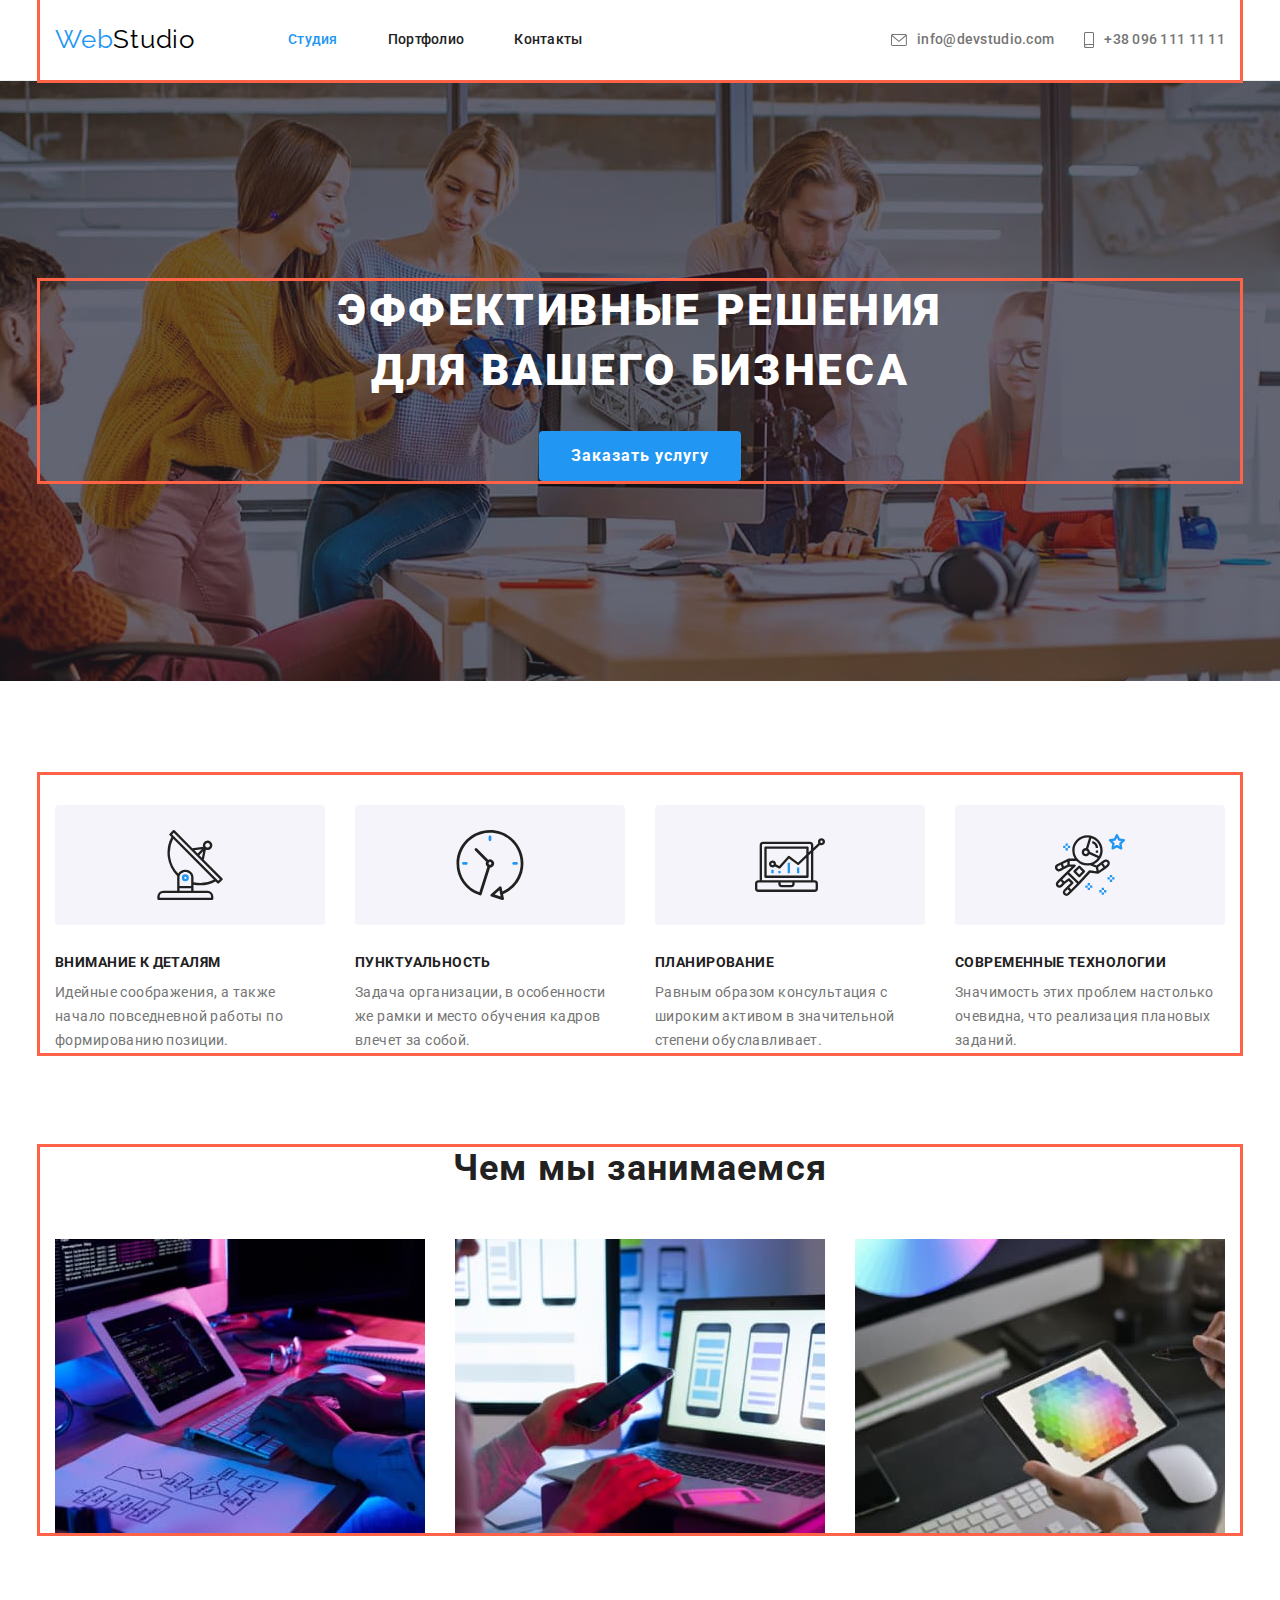
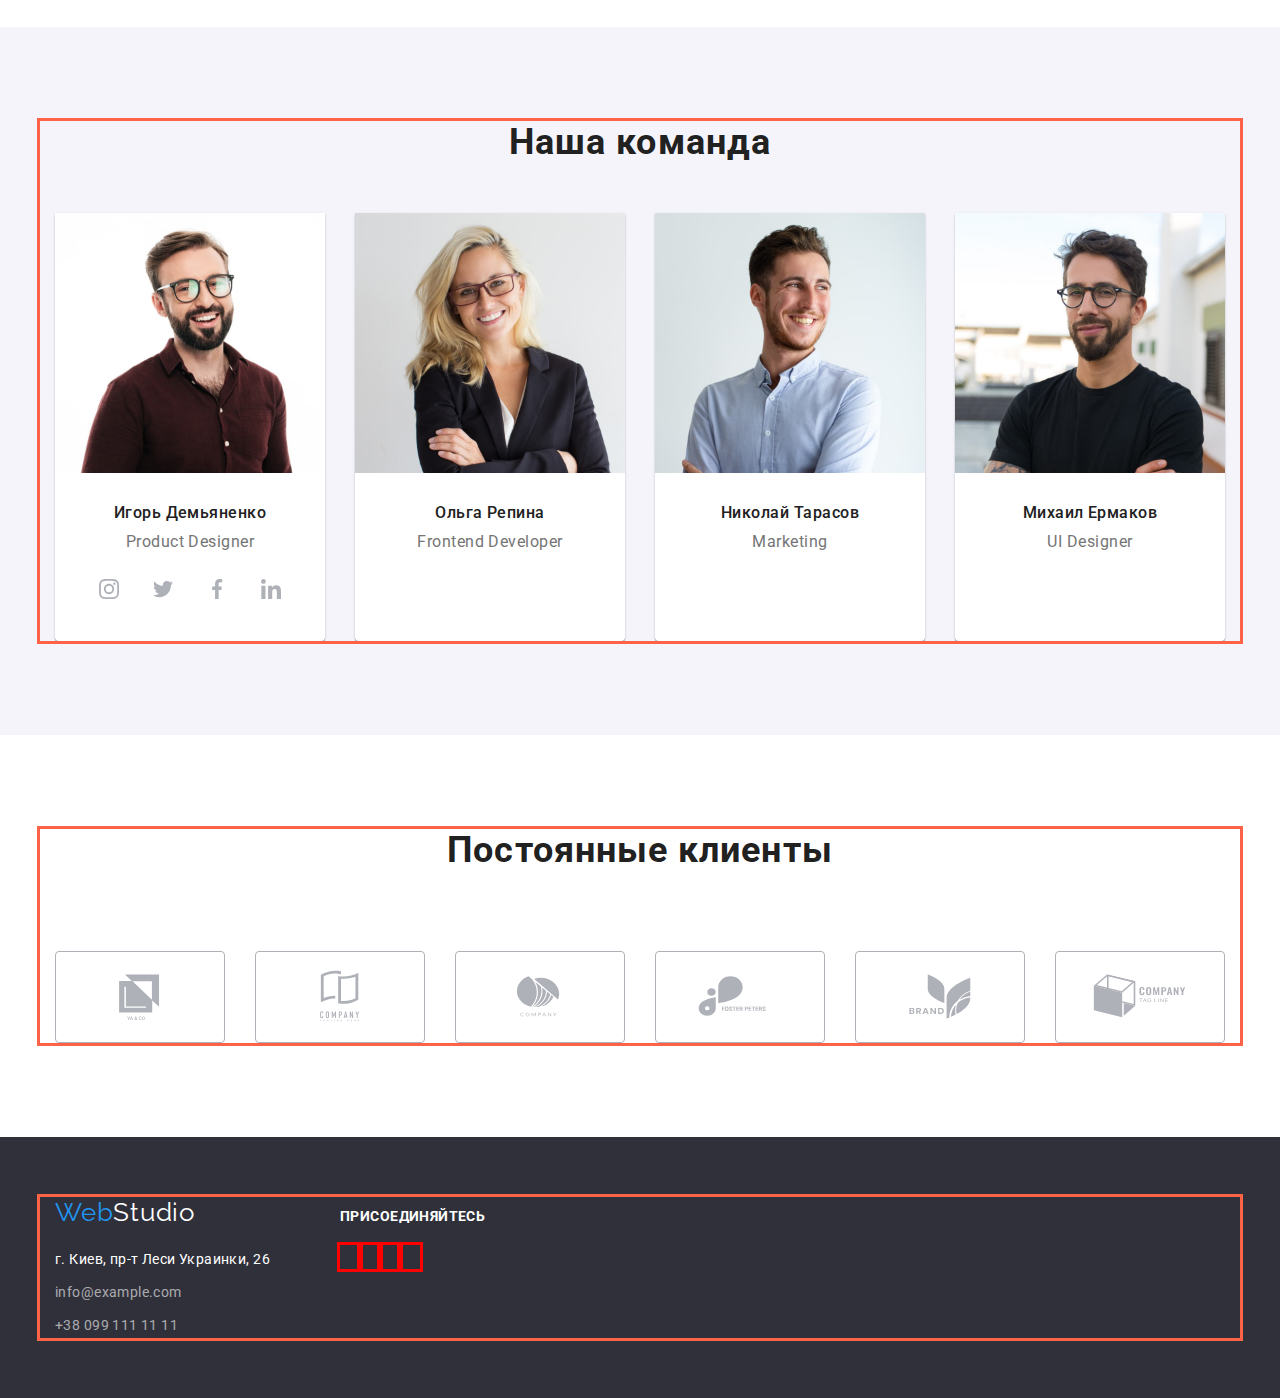
==== index.html @ 9b4dba03 "Добавлено файли." ====
<!DOCTYPE html>
<html lang="ru">
  <head>
    <meta charset="UTF-8" />
    <meta http-equiv="X-UA-Compatible" content="IE=edge" />
    <meta name="viewport" content="width=device-width, initial-scale=1.0" />
    <title>Main Page</title>
    <link rel="preconnect" href="https://fonts.gstatic.com" />
    <link
      href="https://fonts.googleapis.com/css2?family=Raleway:wght@700&family=Roboto:wght@400;500;700;900&display=swap"
      rel="stylesheet"
    />
    <link
      rel="stylesheet"
      href="https://cdnjs.cloudflare.com/ajax/libs/modern-normalize/1.0.0/modern-normalize.min.css"
    />
    <link rel="stylesheet" href="./css/styles.css" />
  </head>
  <body>
    <!-- Верхняя линия -->
    <header class="nav-white-bg-cl header-page">
      <div class="container main-nav">
        <a class="logo" href="index.html"
          ><span lang="en" class="logo-part1-web">Web</span
          ><span lang="en" class="logo-part2-studio">Studio</span></a
        >
        <nav>
          <ul class="list site-nav">
            <li class="item"><a class="link-nav current" href="">Студия</a></li>
            <li class="item">
              <a class="link-nav" href="./portfolio.html">Портфолио</a>
            </li>
            <li class="item"><a class="link-nav" href="">Контакты</a></li>
          </ul>
        </nav>

        <ul class="list list-contact">
          <li class="item cont-item">
            <a class="link-header" href="mailto:info@devstudio.com">
              <svg class="icon-envelope" width="16" height="12">
                <use href="./images/icons.svg#icon-envelope"></use>
              </svg>
              info@devstudio.com</a
            >
          </li>

          <li class="item cont-item">
            <a class="link-header" href="tel:+380961111111">
              <svg class="icon-smartphone" width="10" height="16">
                <use href="./images/icons.svg#icon-smartphone"></use>
              </svg>
              +38 096 111 11 11</a
            >
          </li>
        </ul>
      </div>
    </header>

    <main>
      <!-- Шапка - Герой -->
      <section class="section-hero hero-dark-bg-cl">
        <div class="container">
          <h1 class="hero-title1-h1">
            Эффективные решения<br /><span class="white-space"
              >для вашего бизнеса</span
            >
          </h1>
          <button class="button1" type="button">Заказать услугу</button>
        </div>
      </section>
      <!-- Особенности -->
      <section class="section">
        <div class="container">
          <h2 class="title2-hidden-h2">Особенности</h2>
          <ul class="list card-set">
            <li class="item">
              <div class="icon-card-set">
                <svg class="features-icon" width="70" height="70">
                  <use href="/images/icons.svg#icon-antenna"></use>
                </svg>
              </div>

              <h3 class="list1-h3">Внимание к деталям</h3>
              <p class="text1">
                Идейные соображения, а также начало повседневной работы по
                формированию позиции.
              </p>
            </li>

            <li class="item">
              <div class="icon-card-set">
                <svg class="features-icon" width="70" height="70">
                  <use href="./images/icons.svg#icon-clock"></use>
                </svg>
              </div>
              <h3 class="list1-h3">Пунктуальность</h3>
              <p class="text1">
                Задача организации, в особенности же рамки и место обучения
                кадров влечет за собой.
              </p>
            </li>

            <li class="item">
              <div class="icon-card-set">
                <svg class="features-icon" width="70" height="70">
                  <use href="./images/icons.svg#icon-diagram"></use>
                </svg>
              </div>
              <h3 class="list1-h3">Планирование</h3>
              <p class="text1">
                Равным образом консультация с широким активом в значительной
                степени обуславливает.
              </p>
            </li>

            <li class="item">
              <div class="icon-card-set">
                <svg class="features-icon" width="70" height="70">
                  <use href="./images/icons.svg#icon-astronaut"></use>
                </svg>
              </div>
              <h3 class="list1-h3">Современные технологии</h3>
              <p class="text1">
                Значимость этих проблем настолько очевидна, что реализация
                плановых заданий.
              </p>
            </li>
          </ul>
        </div>
      </section>
      <!-- Чем мы занимаемся -->
      <section class="section section-work">
        <div class="container">
          <h2 class="title2-h2">Чем мы занимаемся</h2>
          <ul class="list our-works">
            <li class="item">
              <img
                src="./images/about/box1.jpg"
                alt="Пишем программы"
                width="370"
              />
            </li>
            <li class="item">
              <img
                src="./images/about/box2.jpg"
                alt="Тестируем программы"
                width="370"
              />
            </li>
            <li class="item">
              <img
                src="./images/about/box3.jpg"
                alt="Внедряем программы в эксплуатацию"
                width="370"
              />
            </li>
          </ul>
        </div>
      </section>
      <!-- Наша команда -->
      <section class="section team section-our-team">
        <div class="container">
          <h2 class="title2-h2">Наша команда</h2>
          <ul class="list our-team">
            <li class="item">
              <img
                src="./images/team/product_designer_igor.jpg"
                alt="Игорь Демьяненко Product Designer"
                width="270"
              />
              <div class="content">
                <h3 class="list2-h3">Игорь Демьяненкo</h3>
                <p class="text2">Product Designer</p>
                <ul class="list social-icons">
                  <li class="social-icons-item">
                    <a href="" class="social-icons-link">
                      <svg class="social-icons-svg">
                        <use href="./images/icons.svg#icon-instagram"></use>
                      </svg>
                    </a>
                  </li>

                  <li class="social-icons-item">
                    <a href="" class="social-icons-link">
                      <svg class="social-icons-svg">
                        <use href="./images/icons.svg#icon-twitter"></use>
                      </svg>
                    </a>
                  </li>

                  <li class="social-icons-item">
                    <a href="" class="social-icons-link">
                      <svg class="social-icons-svg">
                        <use href="./images/icons.svg#icon-facebook"></use>
                      </svg>
                    </a>
                  </li>

                  <li class="social-icons-item">
                    <a href="" class="social-icons-link">
                      <svg class="social-icons-svg">
                        <use href="./images/icons.svg#icon-linkedin"></use>
                      </svg>
                    </a>
                  </li>
                </ul>
              </div>
            </li>
            <li class="item">
              <img
                src="./images/team/frontend_developer_olga.jpg"
                alt="Ольга Репина Frontend Developer"
                width="270"
              />
              <div class="content">
                <h3 class="list2-h3">Ольга Репина</h3>
                <p class="text2">Frontend Developer</p>
              </div>
            </li>
            <li class="item">
              <img
                src="./images/team/marketing_nikolay.jpg"
                alt="Николай Тарасов Marketing"
                width="270"
              />
              <div class="content">
                <h3 class="list2-h3">Николай Тарасов</h3>
                <p class="text2">Marketing</p>
              </div>
            </li>
            <li class="item">
              <img
                src="./images/team/ui_designer_mihail.jpg"
                alt="Михаил Ермаков UI Designer"
                width="270"
              />
              <div class="content">
                <h3 class="list2-h3">Михаил Ермаков</h3>
                <p class="text2">UI Designer</p>
              </div>
            </li>
          </ul>
        </div>
      </section>
      <!-- Постоянные клиенты -->
      <section class="section reg-customers">
        <div class="container">
          <h2 class="title2-h2">Постоянные клиенты</h2>
          <ul class="list set-customers">
            <li class="item">
              <a
                href=""
                class="logo-customers"
                target="_blank"
                rel="noopener noreferrer"
              >
                <svg class="icon-Logo" width="106" height="60">
                  <use href="./images/icons.svg#icon-Logo-1"></use>
                </svg>
              </a>
            </li>

            <li class="item">
              <a
                href=""
                class="logo-customers"
                target="_blank"
                rel="noopener noreferrer"
              >
                <svg class="icon-Logo" width="106" height="60">
                  <use href="./images/icons.svg#icon-Logo-2"></use>
                </svg>
              </a>
            </li>

            <li class="item">
              <a
                href=""
                class="logo-customers"
                target="_blank"
                rel="noopener noreferrer"
              >
                <svg class="icon-Logo" width="106" height="60">
                  <use href="./images/icons.svg#icon-Logo-3"></use>
                </svg>
              </a>
            </li>

            <li class="item">
              <a
                href=""
                class="logo-customers"
                target="_blank"
                rel="noopener noreferrer"
              >
                <svg class="icon-Logo" width="106" height="60">
                  <use href="./images/icons.svg#icon-Logo-4"></use>
                </svg>
              </a>
            </li>

            <li class="item">
              <a
                href=""
                class="logo-customers"
                target="_blank"
                rel="noopener noreferrer"
              >
                <svg class="icon-Logo" width="106" height="60">
                  <use href="./images/icons.svg#icon-Logo-5"></use>
                </svg>
              </a>
            </li>

            <li class="item">
              <a
                href=""
                class="logo-customers"
                target="_blank"
                rel="noopener noreferrer"
              >
                <svg class="icon-Logo" width="106" height="60">
                  <use href="./images/icons.svg#icon-Logo-6"></use>
                </svg>
              </a>
            </li>
          </ul>
        </div>
      </section>
    </main>

    <!-- Подвал -->
    <footer class="footer">
      <div class="container">
        <div class="footer-row">
          <div class="footer-address">
            <a class="footer-logo" href="index.html"
              ><span lang="en" class="footer-logo-web">Web</span
              ><span lang="en" class="footer-logo-studio">Studio</span></a
            >
            <address>
              <ul class="list">
                <li class="item">
                  <a
                    class="address-link"
                    href="https://goo.gl/maps/Poxogy9ZwxsRHQay8"
                    target="_blank"
                    >г. Киев, пр-т Леси Украинки, 26</a
                  >
                </li>
                <li class="item">
                  <a class="link-footer" href="mailto:info@example.com"
                    >info@example.com</a
                  >
                </li>
                <li class="item">
                  <a class="link-footer" href="tel:+380991111111"
                    >+38 099 111 11 11</a
                  >
                </li>
              </ul>
            </address>
          </div>
          <!-- Присоединяйтесь -->
          <div class="footer-social">
            <p class="footer-social-subscribe">Присоединяйтесь</p>
            <ul class="list footer-social-list">
              <li>
                <a
                  href="https://www.instagram.com/"
                  target="_blank"
                  rel="noopener nofollower"
                  class="link social-network"
                  aria-label="instagram"
                >
                  <svg class="network" width="20px" height="20px">
                    <use href=""></use>
                  </svg>
                </a>
              </li>
              <li>
                <a
                  href="https://www.twitter.com/"
                  target="_blank"
                  rel="noopener nofollower"
                  class="link social-network"
                  aria-label="instagram"
                >
                  <svg class="network" width="20px" height="20px">
                    <use href=""></use>
                  </svg>
                </a>
              </li>
              <li>
                <a
                  href="https://www.facebook.com/"
                  target="_blank"
                  rel="noopener nofollower"
                  class="link social-network"
                  aria-label="instagram"
                >
                  <svg class="network" width="20px" height="20px">
                    <use href=""></use>
                  </svg>
                </a>
              </li>
              <li>
                <a
                  href="https://www.linkedin.com/"
                  target="_blank"
                  rel="noopener nofollower"
                  class="link social-network"
                  aria-label="instagram"
                >
                  <svg class="network" width="20px" height="20px">
                    <use href=""></use>
                  </svg>
                </a>
              </li>
            </ul>
          </div>
        </div>
      </div>
    </footer>
  </body>
</html>
---- css/styles.css ----
:root {
  --main-text-color: #212121;
  --alt-text-color: #757575;
  --logo-text-color: #000000;
  --links-text-color: #ffffff;
  --secondary-text-color: rgba(255, 255, 255, 0.6);
  --accent-text-color: #2196f3;

  --main-white-bg-color: #ffffff;
  --first-dark-bg-color: #2f303a;
  --second-light-bg-color: #f5f4fa;
  --third-light-bg-color: #e5e5e5;

  --border-header-box: #ececec;
  --icons-color: #afb1b8;

  --shadow-item-box: 0px 1px 3px rgba(0, 0, 0, 0.12),
    0px 1px 1px rgba(0, 0, 0, 0.14), 0px 2px 1px rgba(0, 0, 0, 0.2);

  --padding-section: 94px;
  --margin-left-li: 30px;
  --padding-footer: 60px;

  --main-font: 'Roboto', sans-serif;
  --logo-font: 'Raleway', sans-serif;
}

body {
  font-family: var(--main-font);
  /* font-size: 14px;
  line-height: 1.71; */
  letter-spacing: 0.03em;
  color: var(--main-text-color);
}

html {
  box-sizing: border-box;
}

*,
*::before,
*::before {
  box-sizing: inherit;
  padding: 0;
  margin: 0;
}

h1,
h2,
h3,
h4,
h5,
h6,
p {
  margin: 0;
}

img {
  display: block;
  max-width: 100%;
  height: auto;
}

/* НАВИГАЦИЯ - HEADER */

.container {
  width: 1200px;
  padding-left: 15px;
  padding-right: 15px;
  margin-left: auto;
  margin-right: auto;

  outline: 3px solid tomato;
}

.list {
  list-style: none;
  padding: 0;
  margin: 0;
}

.header-page {
  border-bottom: 1px solid var(--border-header-box);
}

.main-nav {
  display: flex;
  align-items: center;
}

.site-nav {
  display: flex;
  /* margin-left: 93px; */
  align-items: center;
}

/* 1-й спосіб відступу елементів один від одного */

/* .site-nav .item:not(:last-child) {
  margin-right: 50px;
} */

/* 2-й спосіб відступу елементів один від одного */

.site-nav .item + .item {
  margin-left: 50px;
}

.site-nav .link-nav {
  display: block;
  padding-top: 32px;
  padding-bottom: 32px;
}

.list-contact {
  display: flex;
  align-items: center;
  margin-left: auto;
}

/* 1-й спосіб відступу елементів один від одного */

/* .list-contact .item:not(:last-child) {
  margin-right: 50px;
} */

/* 2-й спосіб відступу елементів один від одного */

/* .list-contact .cont-item + .cont-item {
  margin-left: 50px; 
}*/

.list-contact .link-header {
  display: block;
  padding-top: 32px;
  padding-bottom: 32px;
}

.logo {
  font-family: var(--logo-font);
  font-size: 26px;
  line-height: 1.19;
  letter-spacing: 0.03em;
  text-decoration: none;
  padding-top: 24px;
  padding-bottom: 25px;
  margin-right: 93px;
  display: flex;
  align-items: center;
}

.logo-part1-web {
  color: var(--accent-text-color);
}

.logo-part2-studio {
  color: var(--logo-text-color);
}

.nav-white-bg-cl {
  background-color: var(--main-white-bg-color);
}

.link-nav {
  font-weight: 500;
  font-size: 14px;
  line-height: 1.14;
  letter-spacing: 0.02em;
  color: inherit;
  text-decoration: none;
}

.link-nav:hover,
.link-nav:focus {
  color: var(--accent-text-color);
}

.list .link-nav.current {
  color: var(--accent-text-color);
}

.link-header:hover,
.link-header:focus {
  color: var(--accent-text-color);
}

.list-contact .cont-item + .cont-item {
  margin-left: 30px;
}

.list-contact .link-header {
  display: flex;
  align-items: center;
  font-weight: 500;
  font-size: 14px;
  line-height: 1.14;
  letter-spacing: 0.02em;
  color: var(--alt-text-color);
  text-decoration: none;
}

.link-header:hover,
.link-header:focus {
  color: var(--accent-text-color);
}

.contacts-icon {
  margin-right: 10px;
}

.icon-envelope {
  width: 16px;
  height: 12px;
  fill: currentColor;
  margin-right: 10px;
}
.icon-smartphone {
  width: 10px;
  height: 16px;
  fill: currentColor;
  margin-right: 10px;
}

/* HERO */

.section-hero {
  background: var(--first-dark-bg-color);
  padding-top: 200px;
  padding-bottom: 200px;
  max-width: 1600px;
  /* height: 600px; */
  margin-left: auto;
  margin-right: auto;
  background-image: linear-gradient(
      to right,
      rgba(47, 48, 58, 0.4),
      rgba(47, 48, 58, 0.4)
    ),
    url(../images/hero/hero-img-1.jpg);
  background-repeat: no-repeat;
  background-size: cover;
  background-position: center;
}

.hero-dark-bg-cl {
  background-color: var(--first-dark-bg-color);
}

.hero-title1-h1 {
  margin-bottom: 30px;

  font-weight: 900;
  font-size: 44px;
  line-height: 1.36;
  text-align: center;
  letter-spacing: 0.06em;
  text-transform: uppercase;
  color: var(--links-text-color);
}

.white-space {
  white-space: nowrap;
}

.button1 {
  font-weight: 700;
  font-size: 16px;
  line-height: 1.88;
  display: flex;
  align-items: center;
  text-align: center;
  letter-spacing: 0.06em;
  color: var(--links-text-color);
  background-color: var(--accent-text-color);
  cursor: pointer;

  padding: 10px 32px;
  margin-left: auto;
  margin-right: auto;
  border: none;
  border-radius: 4px;
  min-width: 200px;
  box-shadow: 0px 4px 4px rgba(0, 0, 0, 0.15);
}

/* ОСОБЕННОСТИ - FEATURE*/

.title2-hidden-h2,
.title1-hidden-h1 {
  position: absolute !important;
  clip: rect(1px 1px 1px 1px);
  clip: rect(1px, 1px, 1px, 1px);
  padding: 0 !important;
  border: 0 !important;
  height: 1px !important;
  width: 1px !important;
  overflow: hidden;
}

.list1-h3 {
  margin-bottom: 10px;
  font-weight: 700;
  font-size: 14px;
  line-height: 1.14;
  letter-spacing: 0.03em;
  text-transform: uppercase;
}
.text1 {
  font-weight: 400;
  font-size: 14px;
  line-height: 1.71;
  letter-spacing: 0.03em;
  color: var(--alt-text-color);
}

.card-set {
  display: flex;
  flex-wrap: wrap;
  margin-left: calc(-1 * var(--margin-left-li));
}

.card-set > .item {
  flex-basis: calc(100% / 4 - var(--margin-left-li));
  margin-left: var(--margin-left-li);
  margin-top: var(--margin-left-li);
}

.icon-card-set {
  display: flex;
  justify-content: center;
  align-items: center;
  width: 270px;
  height: 120px;
  background-color: var(--second-light-bg-color);
  border-radius: 4px;
  margin-bottom: 30px;
}

/* .features-icon {
  width: 70px;
  height: 70px;
} */

.section {
  padding-top: var(--padding-section);
}

/* ЧЕМ МЫ ЗАНИМАЕМСЯ - SECTION-WORK */

.our-works {
  padding: 0;
  margin: 0;
  display: flex;
  flex-wrap: wrap;
  margin-left: calc(-1 * var(--margin-left-li));
  margin-top: calc(-1 * var(--margin-left-li));
}

.our-works > .item {
  flex-basis: calc(100% / 3 - var(--margin-left-li));
  margin-left: var(--margin-left-li);
  margin-top: var(--margin-left-li);
}

.section-work {
  padding-bottom: var(--padding-section);
}

.title2-h2 {
  margin-bottom: 50px;

  font-weight: 700;
  font-size: 36px;
  line-height: 1.17;
  text-align: center;
  letter-spacing: 0.03em;
  color: var(--main-text-color);
}

/* НАША КОМАНДА - OUR TEAM */

.section-our-team {
  background-color: var(--second-light-bg-color);
}

.team {
  padding-bottom: var(--padding-section);
}

.our-team {
  padding: 0;
  margin: 0;

  display: flex;
  flex-wrap: wrap;
  margin-left: calc(-1 * var(--margin-left-li));
  margin-top: calc(-1 * var(--margin-left-li));
}

.our-team > .item {
  flex-basis: calc(100% / 4 - var(--margin-left-li));
  margin-left: var(--margin-left-li);
  margin-top: var(--margin-left-li);

  background: var(--main-white-bg-color);
  box-shadow: var(--shadow-item-box);
  border-radius: 0px 0px 4px 4px;
  overflow: hidden;

  box-shadow: 0px 1px 3px rgba(0, 0, 0, 0.12), 0px 1px 1px rgba(0, 0, 0, 0.14),
    0px 2px 1px rgba(0, 0, 0, 0.2);
  border-radius: 0px 0px 4px 4px;
}

.content {
  padding-top: 30px;
  padding-bottom: 30px;
}

.list2-h3 {
  margin-bottom: 10px;

  font-weight: 500;
  font-size: 16px;
  line-height: 1.19;
  text-align: center;
  letter-spacing: 0.03em;
  color: var(--main-text-color);
}

.text2 {
  font-size: 16px;
  line-height: 1.19;
  text-align: center;
  letter-spacing: 0.03em;
  color: var(--alt-text-color);
  margin-bottom: 16px;
}

.social-icons {
  display: flex;
  justify-content: center;
  align-items: center;
}

.social-icons-svg {
  width: 20px;
  height: 20px;
  fill: var(--icons-color);
}

.social-icons-link {
  display: flex;
  justify-content: center;
  align-items: center;
  width: 44px;
  height: 44px;
  border-radius: 50%;
}

.social-icons-item:not(:last-child) {
  margin-right: 10px;
}
/* ПОСТОЯННЫЕ КЛИЕНТЫ */

.reg-customers {
  padding-bottom: var(--padding-section);
}

.logo-customers {
  display: flex;
  align-items: center;
  justify-content: center;
  border: 1px solid #afb1b8;
  width: 170px;
  height: 92px;
  border-radius: 4px;
  overflow: hidden;
  padding: 16px 32px;
}

.set-customers {
  display: flex;
  flex-wrap: wrap;
  align-items: center;
  margin-left: calc(-1 * var(--margin-left-li));
}

.set-customers .item {
  flex-basis: calc(100% / 6 - var(--margin-left-li));
  margin-left: calc(var(--margin-left-li));
  margin-top: var(--margin-left-li);
}

.icon-Logo {
  /* width: 106px;
  height: 60px; */
  fill: currentColor;
  fill: #afb1b8;
}

.logo-customers:focus,
.logo-customers:hover {
  border: 1px solid var(--accent-text-color);
}

.logo-customers:focus .icon-Logo,
.logo-customers:hover .icon-Logo {
  fill: var(--accent-text-color);
}

/* ПОДВАЛ - FOOTER */

.footer {
  background-color: var(--first-dark-bg-color);
  padding-top: var(--padding-footer);
  padding-bottom: var(--padding-footer);
}

.footer-row {
  display: flex;
  align-items: baseline;
}

.footer-address {
  margin-right: 70px;
}

.footer-logo {
  font-family: var(--logo-font);
  font-size: 26px;
  line-height: 1.19;
  letter-spacing: 0.03em;
  text-decoration: none;
  display: flex;
  align-items: center;
  margin-bottom: 20px;
}

.footer-logo-web {
  color: var(--accent-text-color);
}

.footer-logo-studio {
  color: var(--links-text-color);
}

.address-link {
  font-style: normal;
  font-weight: 400;
  font-size: 14px;
  line-height: 1.71;
  letter-spacing: 0.03em;
  color: var(--links-text-color);
  text-decoration: none;
}

.address:hover,
.address:focus {
  color: var(--accent-text-color);
}

.link-footer {
  font-style: normal;
  font-weight: 400;
  font-size: 14px;
  line-height: 1.71;
  letter-spacing: 0.03em;
  color: var(--secondary-text-color);
  text-decoration: none;
}

.link-footer:hover,
.link-footer:focus {
  color: var(--accent-text-color);
}

address .item:not(:last-child) {
  margin-bottom: 9px;
}

/* FOOTER - СОЦИАЛЬНЫЕ СЕТИ */

.footer-social-subscribe {
  font-weight: bold;
  font-size: 14px;
  line-height: 1.14;
  letter-spacing: 0.03em;
  text-transform: uppercase;
  color: var(--links-text-color);
  margin-bottom: 20px;
}

.footer-social-list {
  display: flex;
}

.social-network {
  outline: 3px solid red;
}

.color {
  color: var(--links-text-color);
}

/* ^^^^^^^^^^^^^^^^^ПОСТОЯННЫЕ КЛИЕНТЫ +++ СОЦСЕТИ - end *********************** */

/* PORTFOLIO */

/*  ПОЧАТОК CSS КНОПОК-ФІЛЬТРІВ */

.button-portfolio {
  padding: 6px 22px;
  margin-bottom: 16px;
  border: none;
  border-radius: 4px;

  font-weight: 500;
  font-size: 16px;
  line-height: 1.63;
  text-align: center;
  letter-spacing: 0.03em;
  color: var(--main-text-color);
  background-color: var(--second-light-bg-color);
  cursor: pointer;
}

.button-list {
  display: flex;
  flex-wrap: wrap;
  justify-content: center;
  margin-bottom: 50px;
  align-items: center;
}

.portfolio {
  padding-bottom: var(--padding-section);
}

.button-list .item + .item {
  margin-left: 8px;
}

.button-portfolio:hover,
.button-portfolio:focus {
  background-color: var(--accent-text-color);
  color: var(--links-text-color);
}

/*  КІНЕЦЬ CSS КНОПОК-ФІЛЬТРІВ */

/* OUR-PROJECTS */

.description {
  /* padding-top: 20px;
  padding-bottom: 20px;
  padding-left: 24px;
  padding-right: 24px; */
  padding: 20px 24px;
}

.name-work-h2 {
  margin-bottom: 4px;

  font-weight: 700;
  font-size: 18px;
  line-height: 2;
  letter-spacing: 0.06em;
  color: var(--main-text-color);
}

.name-work-p {
  font-weight: 400;
  font-size: 16px;
  line-height: 1.9;
  letter-spacing: 0.03em;
  color: var(--alt-text-color);
}

.our-projects {
  padding: 0;
  margin: 0;

  display: flex;
  flex-wrap: wrap;
  /* justify-content: center;
  align-items: center; */
  margin-left: calc(-1 * var(--margin-left-li));
  margin-top: calc(-1 * var(--margin-left-li));
}

.our-projects > .item {
  flex-basis: calc(100% / 3 - var(--margin-left-li));
  margin-left: var(--margin-left-li);
  margin-top: var(--margin-left-li);

  background: var(--main-white-bg-color);
  border: 1px solid #eeeeee;
}
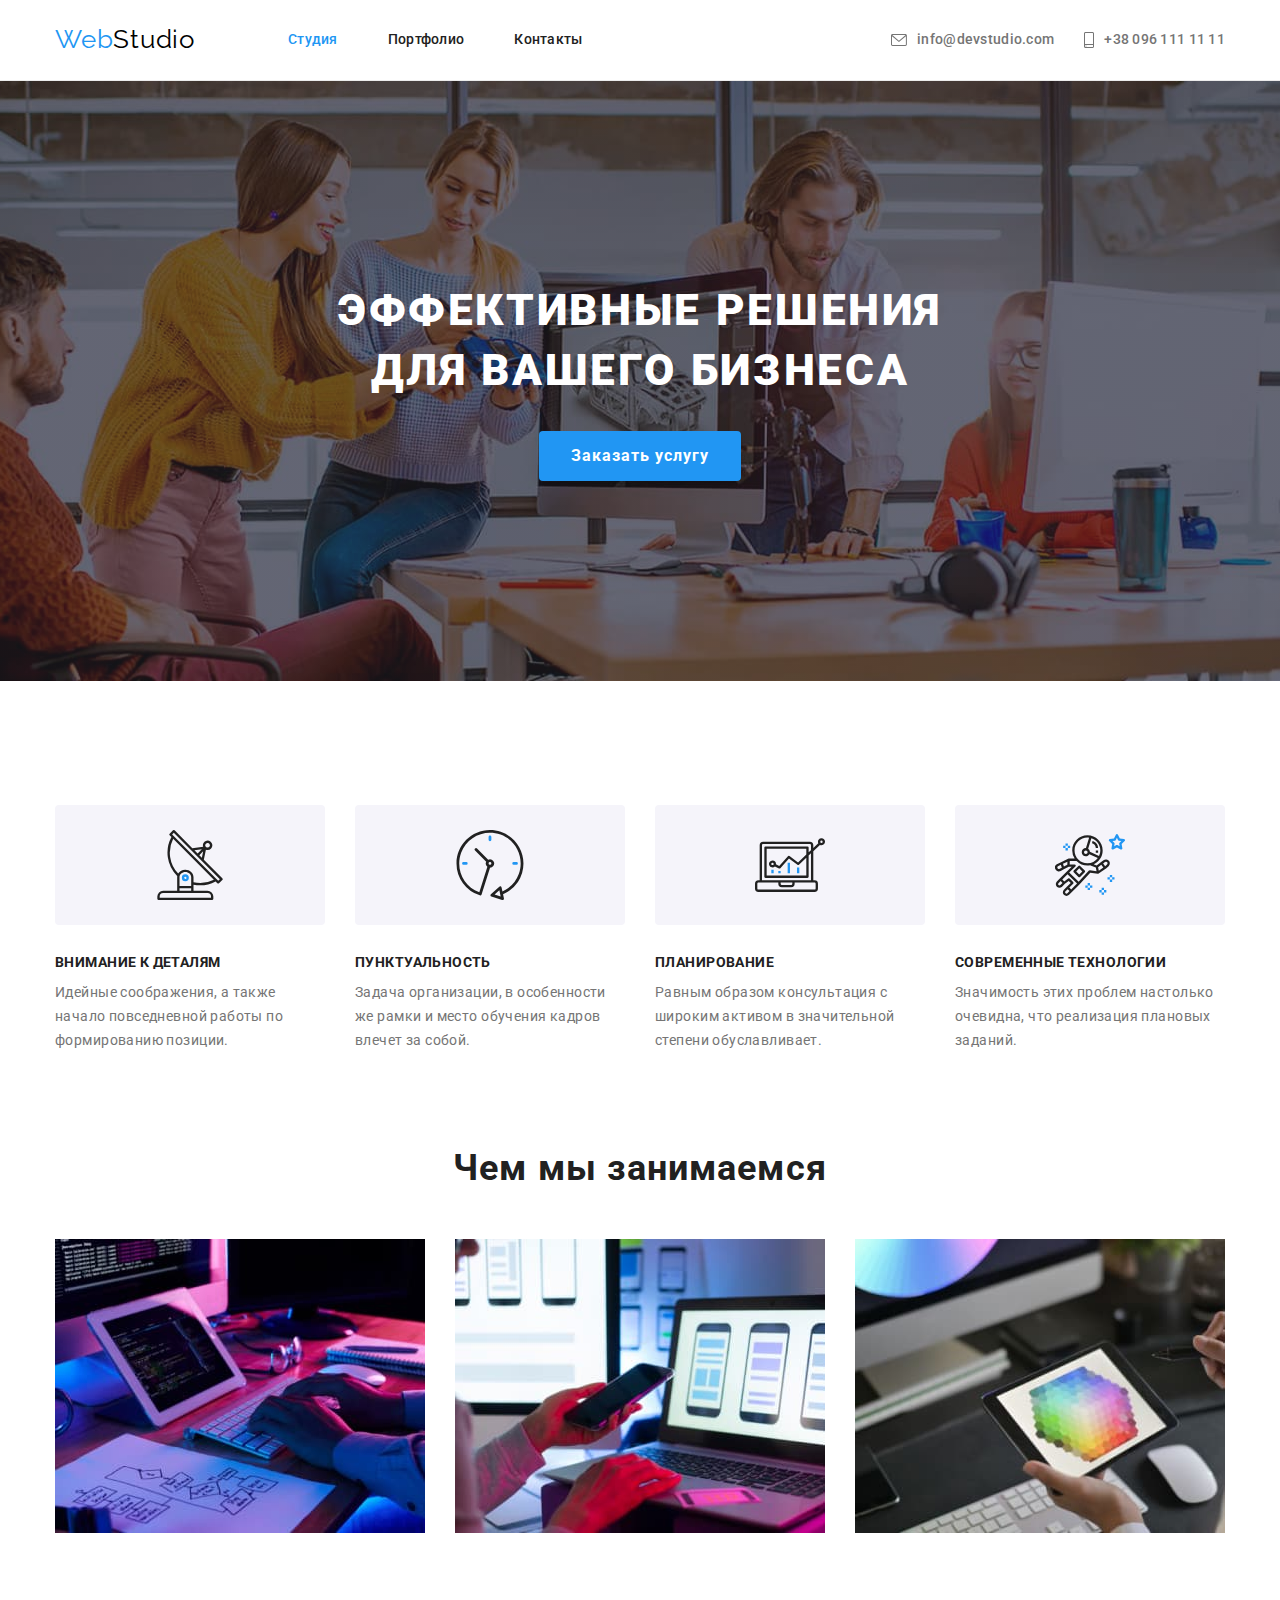
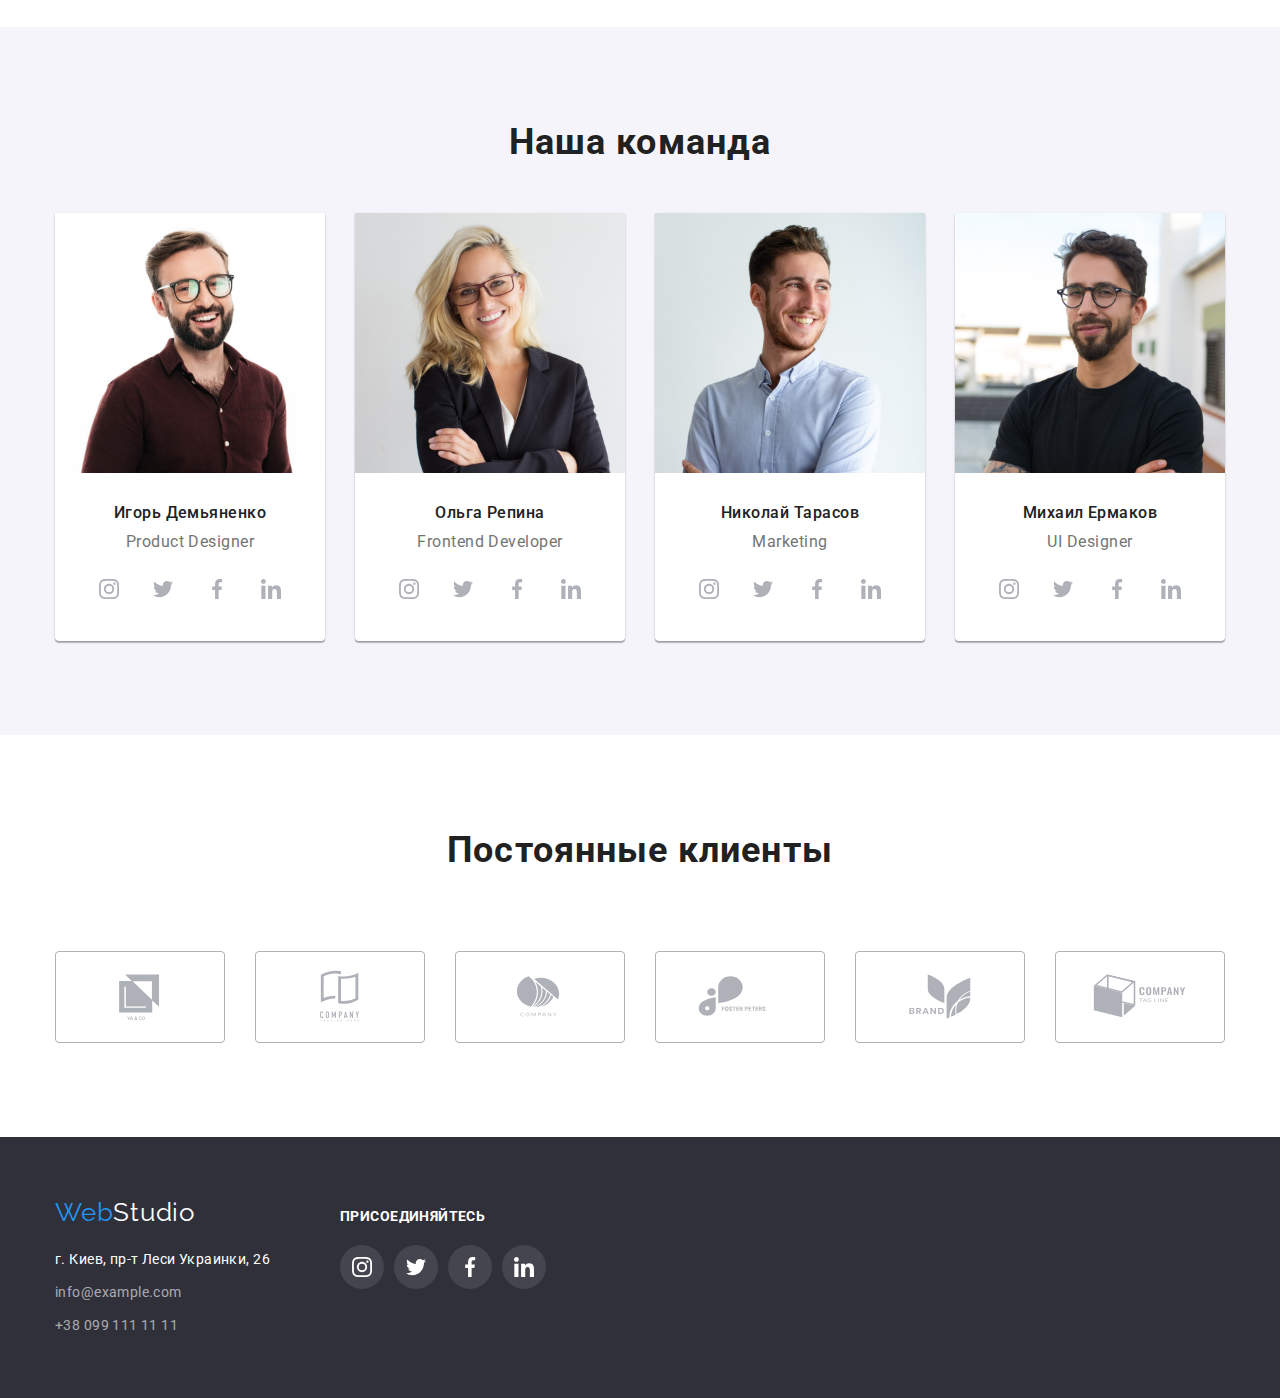
==== commit 67cf086b: "Внесено зміни." ====
--- a/index.html
+++ b/index.html
@@ -76,7 +76,7 @@
             <li class="item">
               <div class="icon-card-set">
                 <svg class="features-icon" width="70" height="70">
-                  <use href="/images/icons.svg#icon-antenna"></use>
+                  <use href="./images/icons.svg#icon-antenna"></use>
                 </svg>
               </div>
 
@@ -215,6 +215,39 @@
               <div class="content">
                 <h3 class="list2-h3">Ольга Репина</h3>
                 <p class="text2">Frontend Developer</p>
+                <ul class="list social-icons">
+                  <li class="social-icons-item">
+                    <a href="" class="social-icons-link">
+                      <svg class="social-icons-svg">
+                        <use href="./images/icons.svg#icon-instagram"></use>
+                      </svg>
+                    </a>
+                  </li>
+
+                  <li class="social-icons-item">
+                    <a href="" class="social-icons-link">
+                      <svg class="social-icons-svg">
+                        <use href="./images/icons.svg#icon-twitter"></use>
+                      </svg>
+                    </a>
+                  </li>
+
+                  <li class="social-icons-item">
+                    <a href="" class="social-icons-link">
+                      <svg class="social-icons-svg">
+                        <use href="./images/icons.svg#icon-facebook"></use>
+                      </svg>
+                    </a>
+                  </li>
+
+                  <li class="social-icons-item">
+                    <a href="" class="social-icons-link">
+                      <svg class="social-icons-svg">
+                        <use href="./images/icons.svg#icon-linkedin"></use>
+                      </svg>
+                    </a>
+                  </li>
+                </ul>
               </div>
             </li>
             <li class="item">
@@ -226,6 +259,39 @@
               <div class="content">
                 <h3 class="list2-h3">Николай Тарасов</h3>
                 <p class="text2">Marketing</p>
+                <ul class="list social-icons">
+                  <li class="social-icons-item">
+                    <a href="" class="social-icons-link">
+                      <svg class="social-icons-svg">
+                        <use href="./images/icons.svg#icon-instagram"></use>
+                      </svg>
+                    </a>
+                  </li>
+
+                  <li class="social-icons-item">
+                    <a href="" class="social-icons-link">
+                      <svg class="social-icons-svg">
+                        <use href="./images/icons.svg#icon-twitter"></use>
+                      </svg>
+                    </a>
+                  </li>
+
+                  <li class="social-icons-item">
+                    <a href="" class="social-icons-link">
+                      <svg class="social-icons-svg">
+                        <use href="./images/icons.svg#icon-facebook"></use>
+                      </svg>
+                    </a>
+                  </li>
+
+                  <li class="social-icons-item">
+                    <a href="" class="social-icons-link">
+                      <svg class="social-icons-svg">
+                        <use href="./images/icons.svg#icon-linkedin"></use>
+                      </svg>
+                    </a>
+                  </li>
+                </ul>
               </div>
             </li>
             <li class="item">
@@ -237,6 +303,39 @@
               <div class="content">
                 <h3 class="list2-h3">Михаил Ермаков</h3>
                 <p class="text2">UI Designer</p>
+                <ul class="list social-icons">
+                  <li class="social-icons-item">
+                    <a href="" class="social-icons-link">
+                      <svg class="social-icons-svg">
+                        <use href="./images/icons.svg#icon-instagram"></use>
+                      </svg>
+                    </a>
+                  </li>
+
+                  <li class="social-icons-item">
+                    <a href="" class="social-icons-link">
+                      <svg class="social-icons-svg">
+                        <use href="./images/icons.svg#icon-twitter"></use>
+                      </svg>
+                    </a>
+                  </li>
+
+                  <li class="social-icons-item">
+                    <a href="" class="social-icons-link">
+                      <svg class="social-icons-svg">
+                        <use href="./images/icons.svg#icon-facebook"></use>
+                      </svg>
+                    </a>
+                  </li>
+
+                  <li class="social-icons-item">
+                    <a href="" class="social-icons-link">
+                      <svg class="social-icons-svg">
+                        <use href="./images/icons.svg#icon-linkedin"></use>
+                      </svg>
+                    </a>
+                  </li>
+                </ul>
               </div>
             </li>
           </ul>
@@ -364,56 +463,35 @@
           <!-- Присоединяйтесь -->
           <div class="footer-social">
             <p class="footer-social-subscribe">Присоединяйтесь</p>
-            <ul class="list footer-social-list">
-              <li>
-                <a
-                  href="https://www.instagram.com/"
-                  target="_blank"
-                  rel="noopener nofollower"
-                  class="link social-network"
-                  aria-label="instagram"
-                >
-                  <svg class="network" width="20px" height="20px">
-                    <use href=""></use>
+            <ul class="list social-icons">
+              <li class="social-icons-item">
+                <a href="" class="footer-social-icons-link">
+                  <svg class="footer-social-icons-svg">
+                    <use href="./images/icons.svg#icon-instagram"></use>
                   </svg>
                 </a>
               </li>
-              <li>
-                <a
-                  href="https://www.twitter.com/"
-                  target="_blank"
-                  rel="noopener nofollower"
-                  class="link social-network"
-                  aria-label="instagram"
-                >
-                  <svg class="network" width="20px" height="20px">
-                    <use href=""></use>
+
+              <li class="social-icons-item">
+                <a href="" class="footer-social-icons-link">
+                  <svg class="footer-social-icons-svg">
+                    <use href="./images/icons.svg#icon-twitter"></use>
                   </svg>
                 </a>
               </li>
-              <li>
-                <a
-                  href="https://www.facebook.com/"
-                  target="_blank"
-                  rel="noopener nofollower"
-                  class="link social-network"
-                  aria-label="instagram"
-                >
-                  <svg class="network" width="20px" height="20px">
-                    <use href=""></use>
+
+              <li class="social-icons-item">
+                <a href="" class="footer-social-icons-link">
+                  <svg class="footer-social-icons-svg">
+                    <use href="./images/icons.svg#icon-facebook"></use>
                   </svg>
                 </a>
               </li>
-              <li>
-                <a
-                  href="https://www.linkedin.com/"
-                  target="_blank"
-                  rel="noopener nofollower"
-                  class="link social-network"
-                  aria-label="instagram"
-                >
-                  <svg class="network" width="20px" height="20px">
-                    <use href=""></use>
+
+              <li class="social-icons-item">
+                <a href="" class="footer-social-icons-link">
+                  <svg class="footer-social-icons-svg">
+                    <use href="./images/icons.svg#icon-linkedin"></use>
                   </svg>
                 </a>
               </li>
--- a/css/styles.css
+++ b/css/styles.css
@@ -13,6 +13,7 @@
 
   --border-header-box: #ececec;
   --icons-color: #afb1b8;
+  --footer-icons-color: #ffffff;
 
   --shadow-item-box: 0px 1px 3px rgba(0, 0, 0, 0.12),
     0px 1px 1px rgba(0, 0, 0, 0.14), 0px 2px 1px rgba(0, 0, 0, 0.2);
@@ -70,7 +71,7 @@
   margin-left: auto;
   margin-right: auto;
 
-  outline: 3px solid tomato;
+  /* outline: 3px solid tomato; */
 }
 
 .list {
@@ -437,19 +438,30 @@
   margin-bottom: 16px;
 }
 
+/* SOCIAL LINKS */
+
 .social-icons {
   display: flex;
   justify-content: center;
   align-items: center;
 }
 
-.social-icons-svg {
+.social-icons-svg,
+.footer-social-icons-svg {
   width: 20px;
   height: 20px;
+}
+
+.social-icons-svg {
   fill: var(--icons-color);
 }
 
-.social-icons-link {
+.footer-social-icons-svg {
+  fill: var(--footer-icons-color);
+}
+
+.social-icons-link,
+.footer-social-icons-link {
   display: flex;
   justify-content: center;
   align-items: center;
@@ -458,9 +470,33 @@
   border-radius: 50%;
 }
 
+.social-icons-link {
+  background-color: #ffffff;
+}
+
+.footer-social-icons-link {
+  background: rgba(255, 255, 255, 0.1);
+}
+
 .social-icons-item:not(:last-child) {
   margin-right: 10px;
 }
+
+.social-icons-link:hover,
+.social-icons-link:focus {
+  background: var(--accent-text-color);
+}
+
+.social-icons-link:hover .social-icons-svg,
+.social-icons-link:focus .social-icons-svg {
+  fill: var(--links-text-color);
+}
+
+.footer-social-icons-link:hover,
+.footer-social-icons-link:focus {
+  background: var(--accent-text-color);
+}
+
 /* ПОСТОЯННЫЕ КЛИЕНТЫ */
 
 .reg-customers {
@@ -590,18 +626,10 @@
   color: var(--links-text-color);
   margin-bottom: 20px;
 }
-
+/* 
 .footer-social-list {
   display: flex;
-}
-
-.social-network {
-  outline: 3px solid red;
-}
-
-.color {
-  color: var(--links-text-color);
-}
+} */
 
 /* ^^^^^^^^^^^^^^^^^ПОСТОЯННЫЕ КЛИЕНТЫ +++ СОЦСЕТИ - end *********************** */
 
